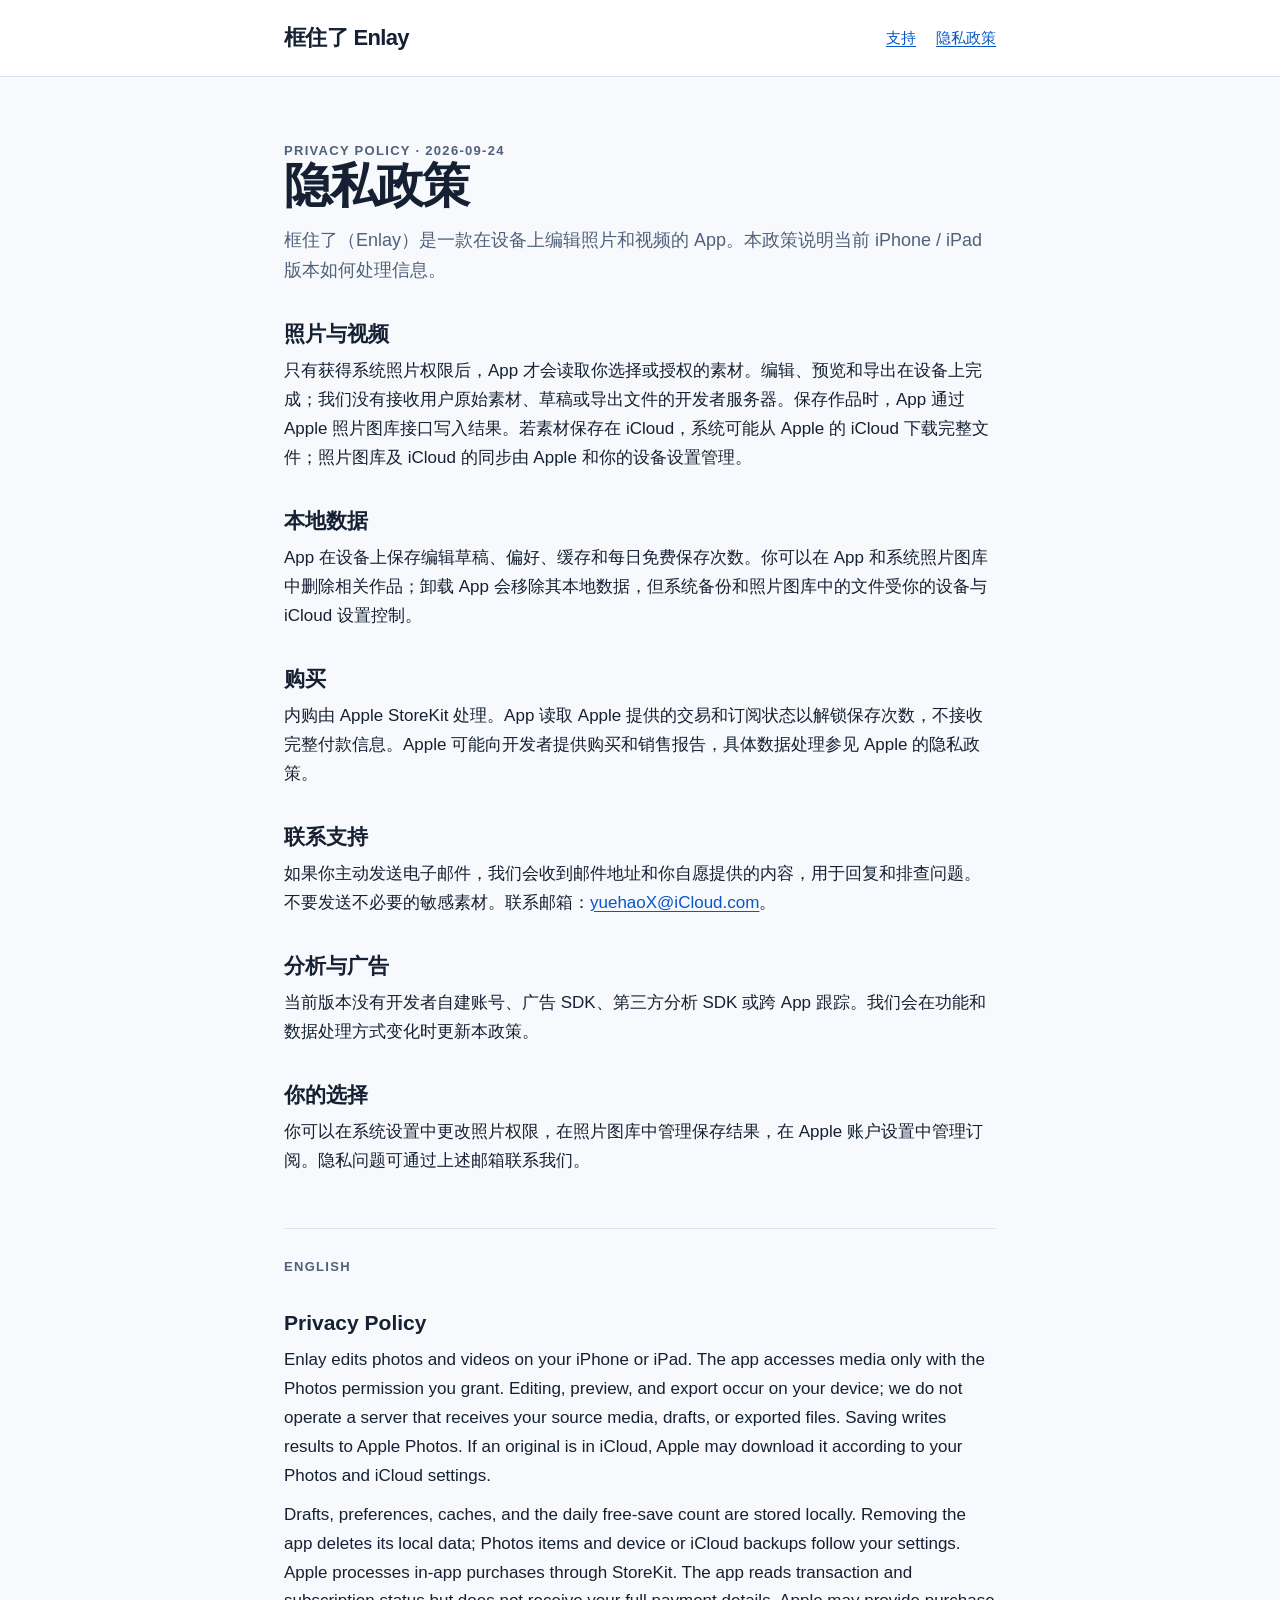
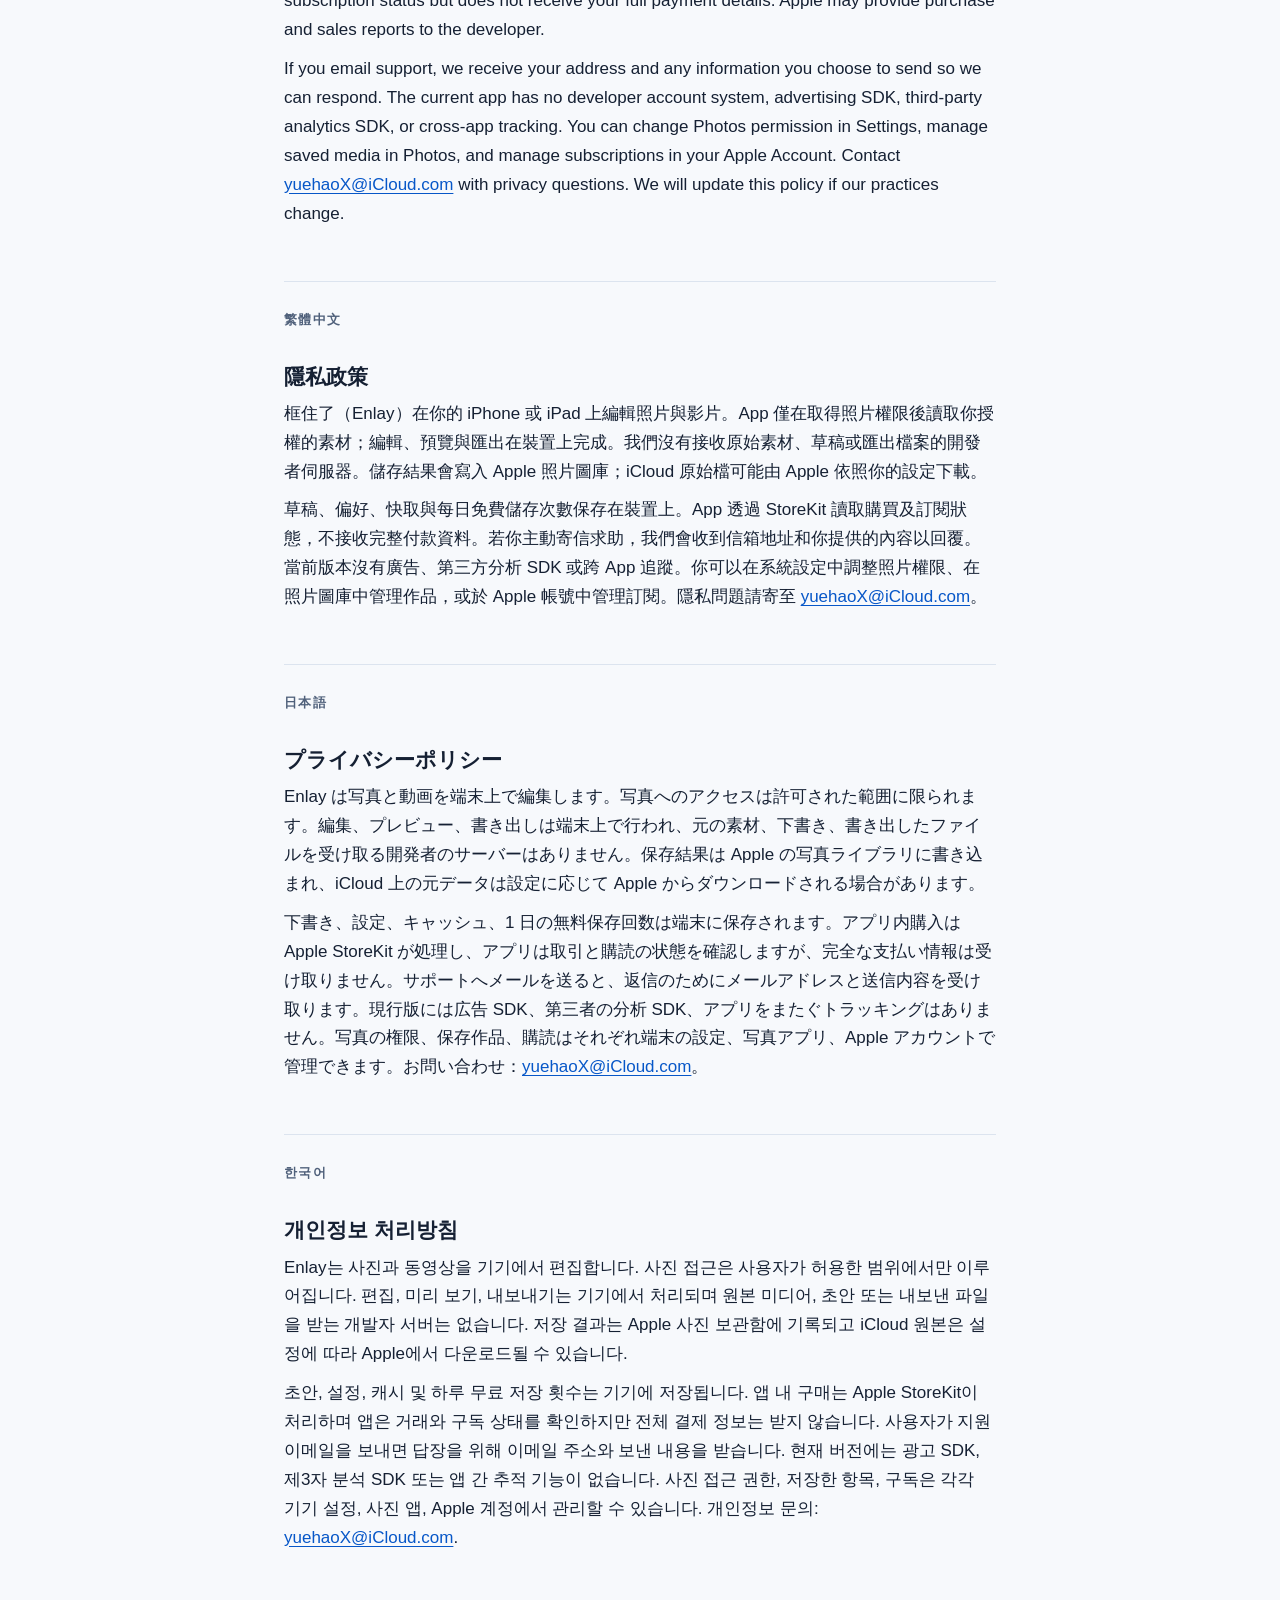
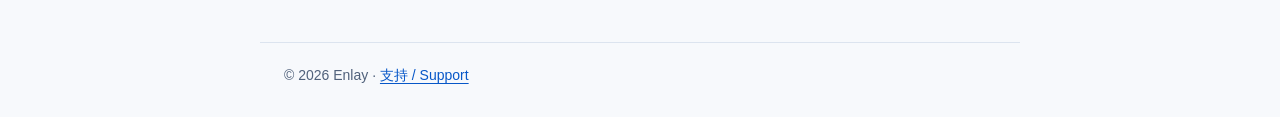
==== privacy.html @ 93c4c193 "Publish Enlay support and privacy pages" ====
<!doctype html>
<html lang="zh-Hans">
<head>
  <meta charset="utf-8">
  <meta name="viewport" content="width=device-width, initial-scale=1">
  <meta name="description" content="框住了 Enlay 隐私政策。">
  <title>隐私政策 · 框住了 Enlay</title>
  <link rel="stylesheet" href="style.css">
</head>
<body>
  <header><div class="bar"><a class="brand" href="./">框住了 <span lang="en">Enlay</span></a><nav aria-label="页面"><a href="./">支持</a><a href="privacy.html">隐私政策</a></nav></div></header>
  <main>
    <span class="eyebrow">Privacy Policy · 2026-09-24</span>
    <h1>隐私政策</h1>
    <p class="intro">框住了（Enlay）是一款在设备上编辑照片和视频的 App。本政策说明当前 iPhone / iPad 版本如何处理信息。</p>
    <h2>照片与视频</h2>
    <p>只有获得系统照片权限后，App 才会读取你选择或授权的素材。编辑、预览和导出在设备上完成；我们没有接收用户原始素材、草稿或导出文件的开发者服务器。保存作品时，App 通过 Apple 照片图库接口写入结果。若素材保存在 iCloud，系统可能从 Apple 的 iCloud 下载完整文件；照片图库及 iCloud 的同步由 Apple 和你的设备设置管理。</p>
    <h2>本地数据</h2>
    <p>App 在设备上保存编辑草稿、偏好、缓存和每日免费保存次数。你可以在 App 和系统照片图库中删除相关作品；卸载 App 会移除其本地数据，但系统备份和照片图库中的文件受你的设备与 iCloud 设置控制。</p>
    <h2>购买</h2>
    <p>内购由 Apple StoreKit 处理。App 读取 Apple 提供的交易和订阅状态以解锁保存次数，不接收完整付款信息。Apple 可能向开发者提供购买和销售报告，具体数据处理参见 Apple 的隐私政策。</p>
    <h2>联系支持</h2>
    <p>如果你主动发送电子邮件，我们会收到邮件地址和你自愿提供的内容，用于回复和排查问题。不要发送不必要的敏感素材。联系邮箱：<a href="mailto:yuehaoX@iCloud.com?subject=Enlay%20Privacy">yuehaoX@iCloud.com</a>。</p>
    <h2>分析与广告</h2>
    <p>当前版本没有开发者自建账号、广告 SDK、第三方分析 SDK 或跨 App 跟踪。我们会在功能和数据处理方式变化时更新本政策。</p>
    <h2>你的选择</h2>
    <p>你可以在系统设置中更改照片权限，在照片图库中管理保存结果，在 Apple 账户设置中管理订阅。隐私问题可通过上述邮箱联系我们。</p>
    <section class="lang" lang="en">
      <span class="eyebrow">English</span><h2>Privacy Policy</h2>
      <p>Enlay edits photos and videos on your iPhone or iPad. The app accesses media only with the Photos permission you grant. Editing, preview, and export occur on your device; we do not operate a server that receives your source media, drafts, or exported files. Saving writes results to Apple Photos. If an original is in iCloud, Apple may download it according to your Photos and iCloud settings.</p>
      <p>Drafts, preferences, caches, and the daily free-save count are stored locally. Removing the app deletes its local data; Photos items and device or iCloud backups follow your settings. Apple processes in-app purchases through StoreKit. The app reads transaction and subscription status but does not receive your full payment details. Apple may provide purchase and sales reports to the developer.</p>
      <p>If you email support, we receive your address and any information you choose to send so we can respond. The current app has no developer account system, advertising SDK, third-party analytics SDK, or cross-app tracking. You can change Photos permission in Settings, manage saved media in Photos, and manage subscriptions in your Apple Account. Contact <a href="mailto:yuehaoX@iCloud.com?subject=Enlay%20Privacy">yuehaoX@iCloud.com</a> with privacy questions. We will update this policy if our practices change.</p>
    </section>
    <section class="lang" lang="zh-Hant">
      <span class="eyebrow">繁體中文</span><h2>隱私政策</h2>
      <p>框住了（Enlay）在你的 iPhone 或 iPad 上編輯照片與影片。App 僅在取得照片權限後讀取你授權的素材；編輯、預覽與匯出在裝置上完成。我們沒有接收原始素材、草稿或匯出檔案的開發者伺服器。儲存結果會寫入 Apple 照片圖庫；iCloud 原始檔可能由 Apple 依照你的設定下載。</p>
      <p>草稿、偏好、快取與每日免費儲存次數保存在裝置上。App 透過 StoreKit 讀取購買及訂閱狀態，不接收完整付款資料。若你主動寄信求助，我們會收到信箱地址和你提供的內容以回覆。當前版本沒有廣告、第三方分析 SDK 或跨 App 追蹤。你可以在系統設定中調整照片權限、在照片圖庫中管理作品，或於 Apple 帳號中管理訂閱。隱私問題請寄至 <a href="mailto:yuehaoX@iCloud.com?subject=Enlay%20Privacy">yuehaoX@iCloud.com</a>。</p>
    </section>
    <section class="lang" lang="ja">
      <span class="eyebrow">日本語</span><h2>プライバシーポリシー</h2>
      <p>Enlay は写真と動画を端末上で編集します。写真へのアクセスは許可された範囲に限られます。編集、プレビュー、書き出しは端末上で行われ、元の素材、下書き、書き出したファイルを受け取る開発者のサーバーはありません。保存結果は Apple の写真ライブラリに書き込まれ、iCloud 上の元データは設定に応じて Apple からダウンロードされる場合があります。</p>
      <p>下書き、設定、キャッシュ、1 日の無料保存回数は端末に保存されます。アプリ内購入は Apple StoreKit が処理し、アプリは取引と購読の状態を確認しますが、完全な支払い情報は受け取りません。サポートへメールを送ると、返信のためにメールアドレスと送信内容を受け取ります。現行版には広告 SDK、第三者の分析 SDK、アプリをまたぐトラッキングはありません。写真の権限、保存作品、購読はそれぞれ端末の設定、写真アプリ、Apple アカウントで管理できます。お問い合わせ：<a href="mailto:yuehaoX@iCloud.com?subject=Enlay%20Privacy">yuehaoX@iCloud.com</a>。</p>
    </section>
    <section class="lang" lang="ko">
      <span class="eyebrow">한국어</span><h2>개인정보 처리방침</h2>
      <p>Enlay는 사진과 동영상을 기기에서 편집합니다. 사진 접근은 사용자가 허용한 범위에서만 이루어집니다. 편집, 미리 보기, 내보내기는 기기에서 처리되며 원본 미디어, 초안 또는 내보낸 파일을 받는 개발자 서버는 없습니다. 저장 결과는 Apple 사진 보관함에 기록되고 iCloud 원본은 설정에 따라 Apple에서 다운로드될 수 있습니다.</p>
      <p>초안, 설정, 캐시 및 하루 무료 저장 횟수는 기기에 저장됩니다. 앱 내 구매는 Apple StoreKit이 처리하며 앱은 거래와 구독 상태를 확인하지만 전체 결제 정보는 받지 않습니다. 사용자가 지원 이메일을 보내면 답장을 위해 이메일 주소와 보낸 내용을 받습니다. 현재 버전에는 광고 SDK, 제3자 분석 SDK 또는 앱 간 추적 기능이 없습니다. 사진 접근 권한, 저장한 항목, 구독은 각각 기기 설정, 사진 앱, Apple 계정에서 관리할 수 있습니다. 개인정보 문의: <a href="mailto:yuehaoX@iCloud.com?subject=Enlay%20Privacy">yuehaoX@iCloud.com</a>.</p>
    </section>
  </main>
  <footer>© 2026 Enlay · <a href="./">支持 / Support</a></footer>
</body>
</html>
---- style.css ----
:root {
  color-scheme: light dark;
  font-family: -apple-system, BlinkMacSystemFont, "Segoe UI", sans-serif;
  background: #f7f9fc;
  color: #152033;
}

* { box-sizing: border-box; }
body { margin: 0; }
a { color: #0757c8; text-underline-offset: 3px; }
a:focus-visible { outline: 3px solid #087aff; outline-offset: 4px; border-radius: 4px; }
header { border-bottom: 1px solid #dce4ef; background: #fff; }
.bar, main, footer { max-width: 760px; margin: 0 auto; padding-left: 24px; padding-right: 24px; }
.bar { min-height: 76px; display: flex; align-items: center; justify-content: space-between; gap: 24px; }
.brand { font-weight: 750; font-size: 22px; letter-spacing: -.03em; color: inherit; text-decoration: none; }
nav { display: flex; gap: 20px; font-size: 15px; }
main { padding-top: 64px; padding-bottom: 80px; }
h1 { margin: 0 0 12px; font-size: clamp(32px, 6vw, 48px); line-height: 1.12; letter-spacing: -.04em; }
h2 { font-size: 21px; line-height: 1.3; margin: 34px 0 10px; }
p, li { font-size: 17px; line-height: 1.7; }
p { margin: 10px 0; }
ul { padding-left: 24px; }
.intro { color: #50617b; font-size: 18px; }
.card { padding: 24px; margin: 30px 0; background: #fff; border: 1px solid #dce4ef; border-radius: 20px; }
.card strong { display: block; font-size: 18px; margin-bottom: 6px; }
.lang { border-top: 1px solid #dce4ef; margin-top: 52px; padding-top: 28px; }
.eyebrow { text-transform: uppercase; letter-spacing: .1em; color: #50617b; font-size: 13px; font-weight: 700; }
footer { padding-top: 24px; padding-bottom: 32px; border-top: 1px solid #dce4ef; color: #50617b; font-size: 14px; }
@media (prefers-color-scheme: dark) {
  :root { background: #080d16; color: #edf3ff; }
  header, .card { background: #101a2a; border-color: #29384e; }
  header, .lang, footer { border-color: #29384e; }
  a { color: #8abaff; }
  .intro, .eyebrow, footer { color: #a8b9d0; }
}
@media (max-width: 520px) {
  .bar { min-height: 68px; }
  nav { gap: 14px; }
  main { padding-top: 42px; }
  .card { padding: 20px; }
}
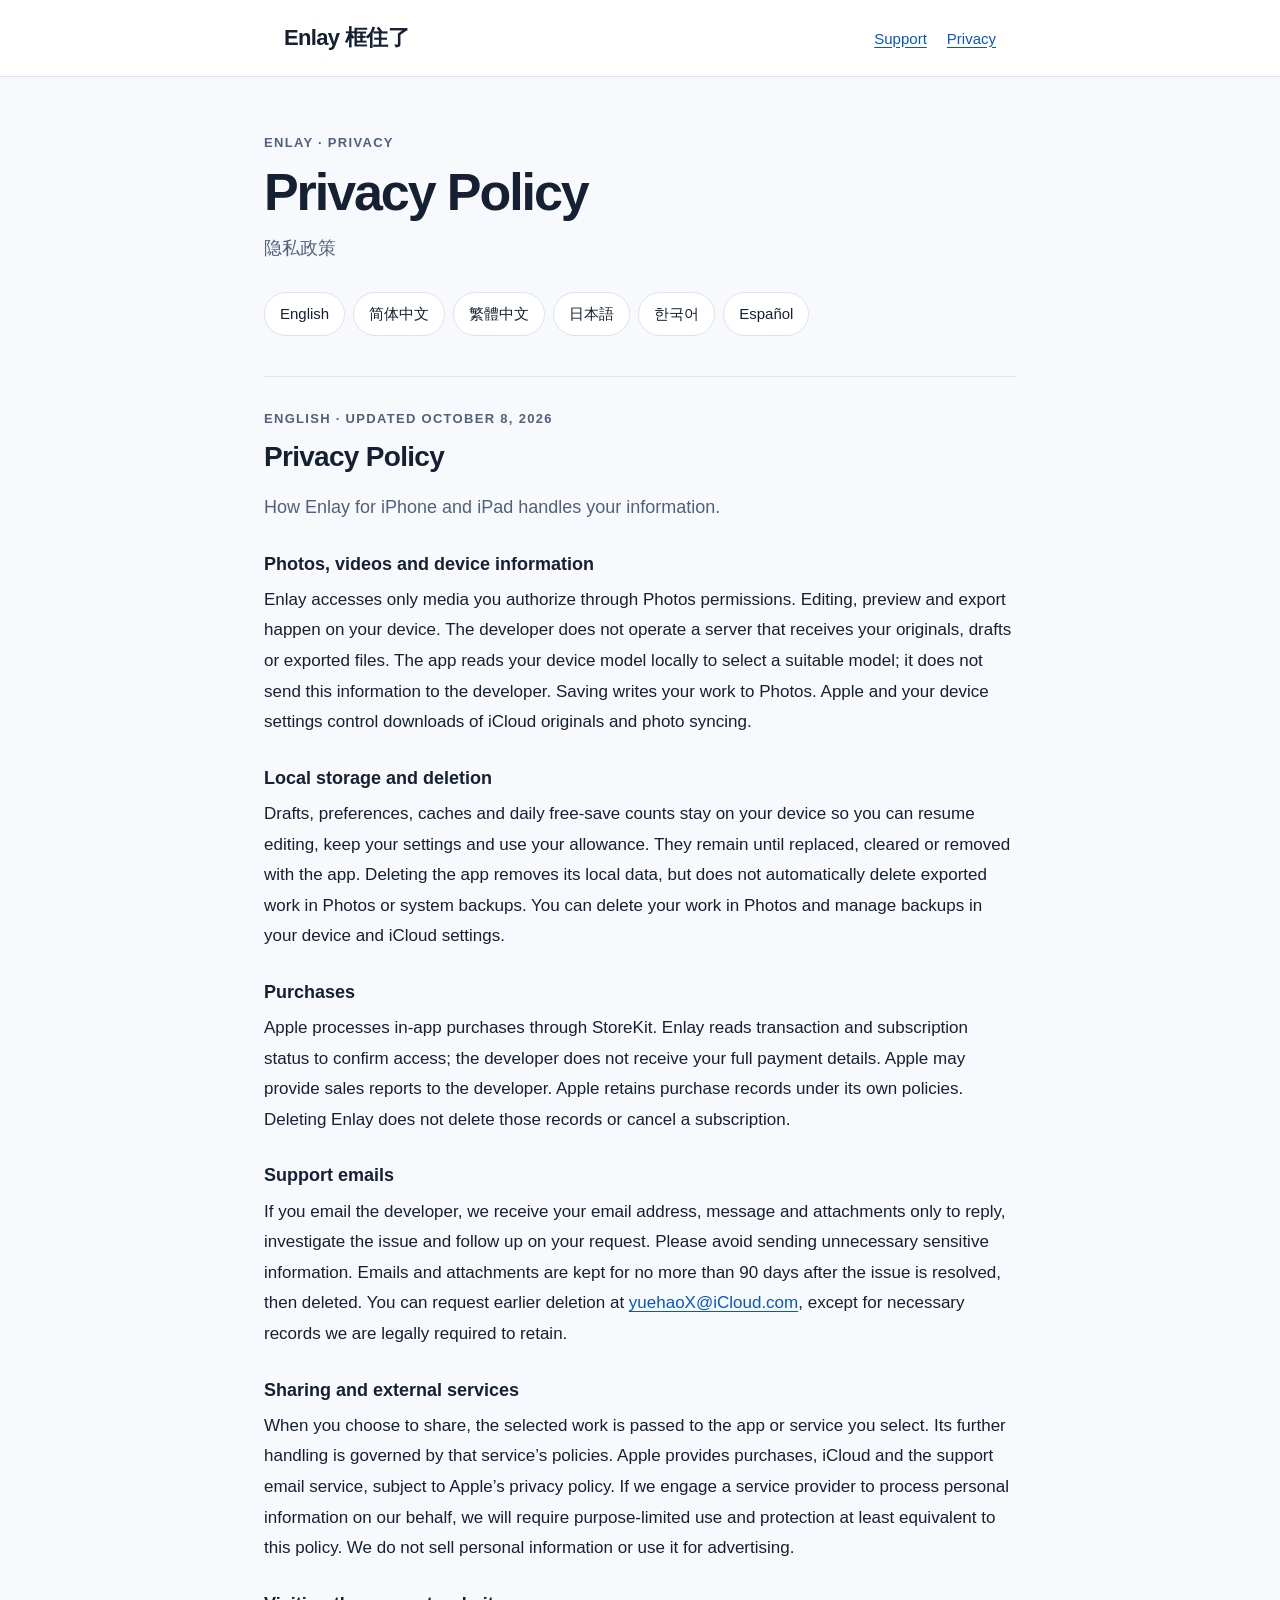
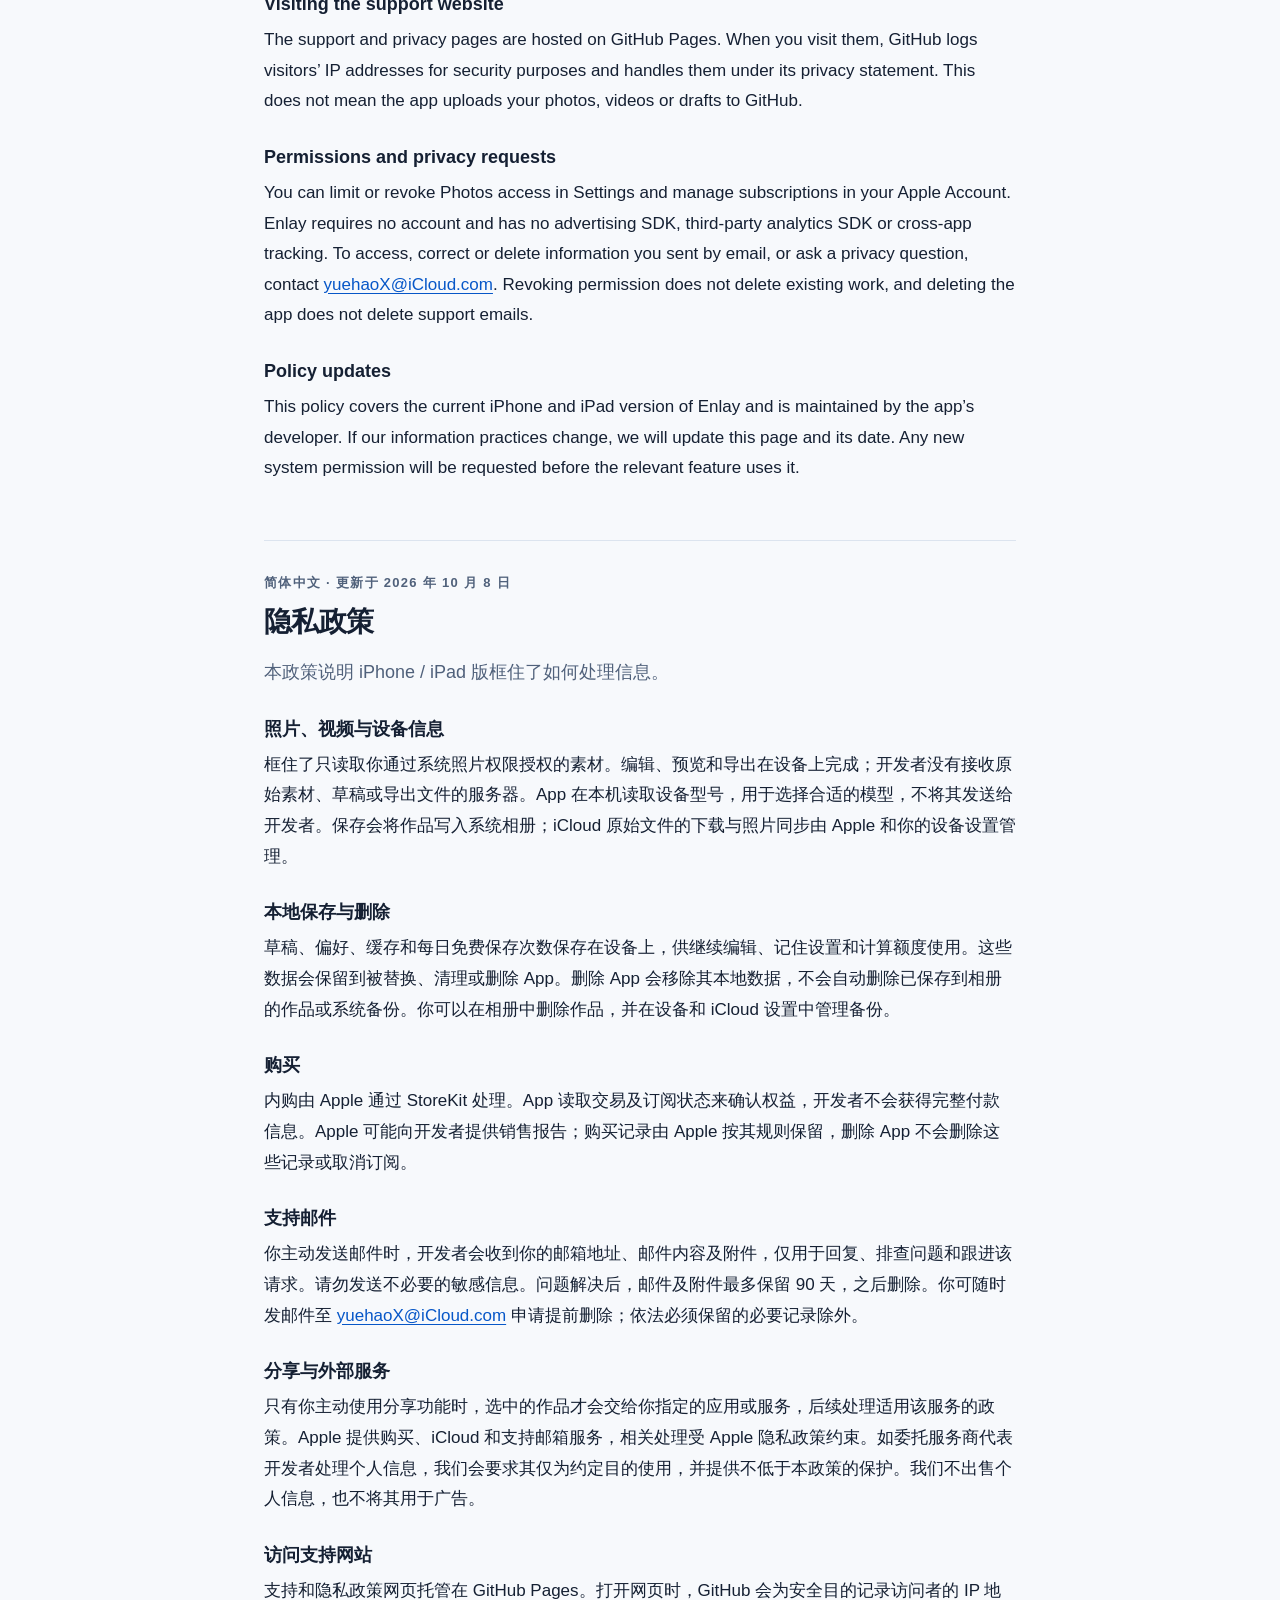
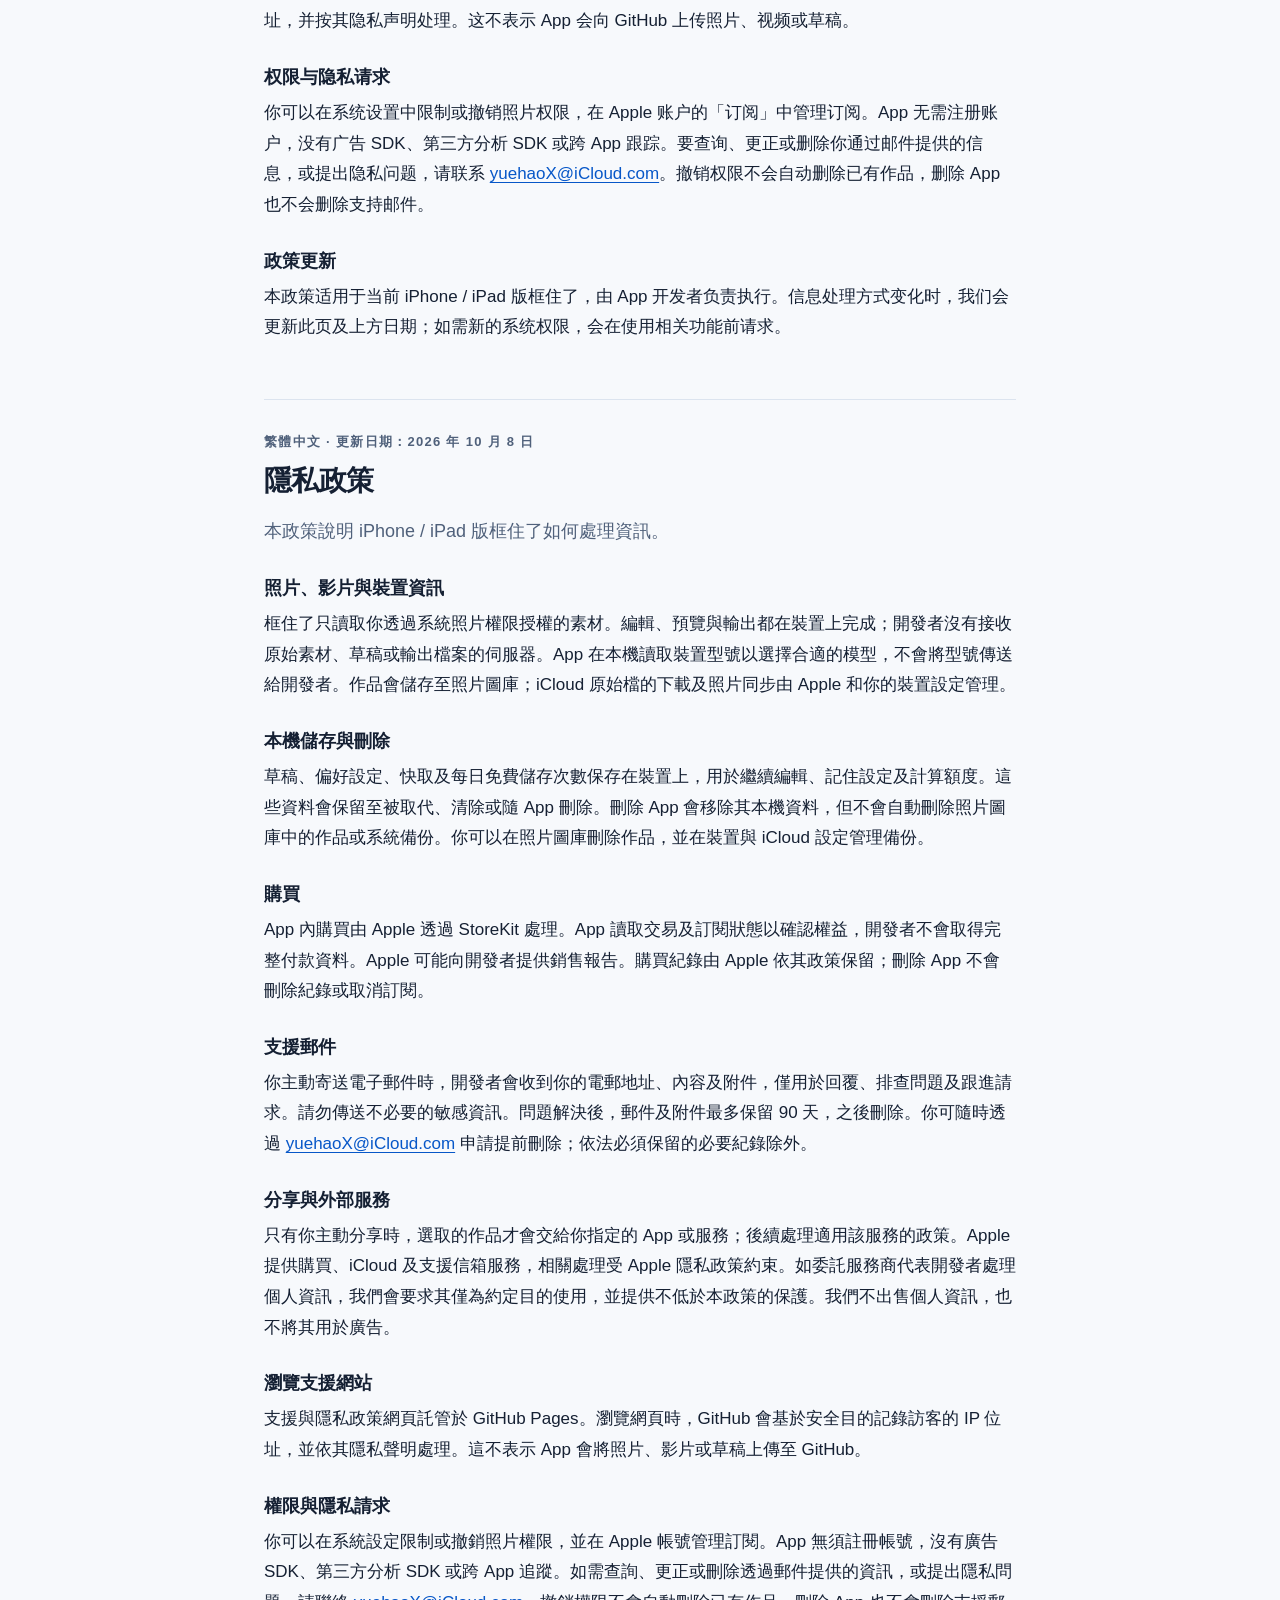
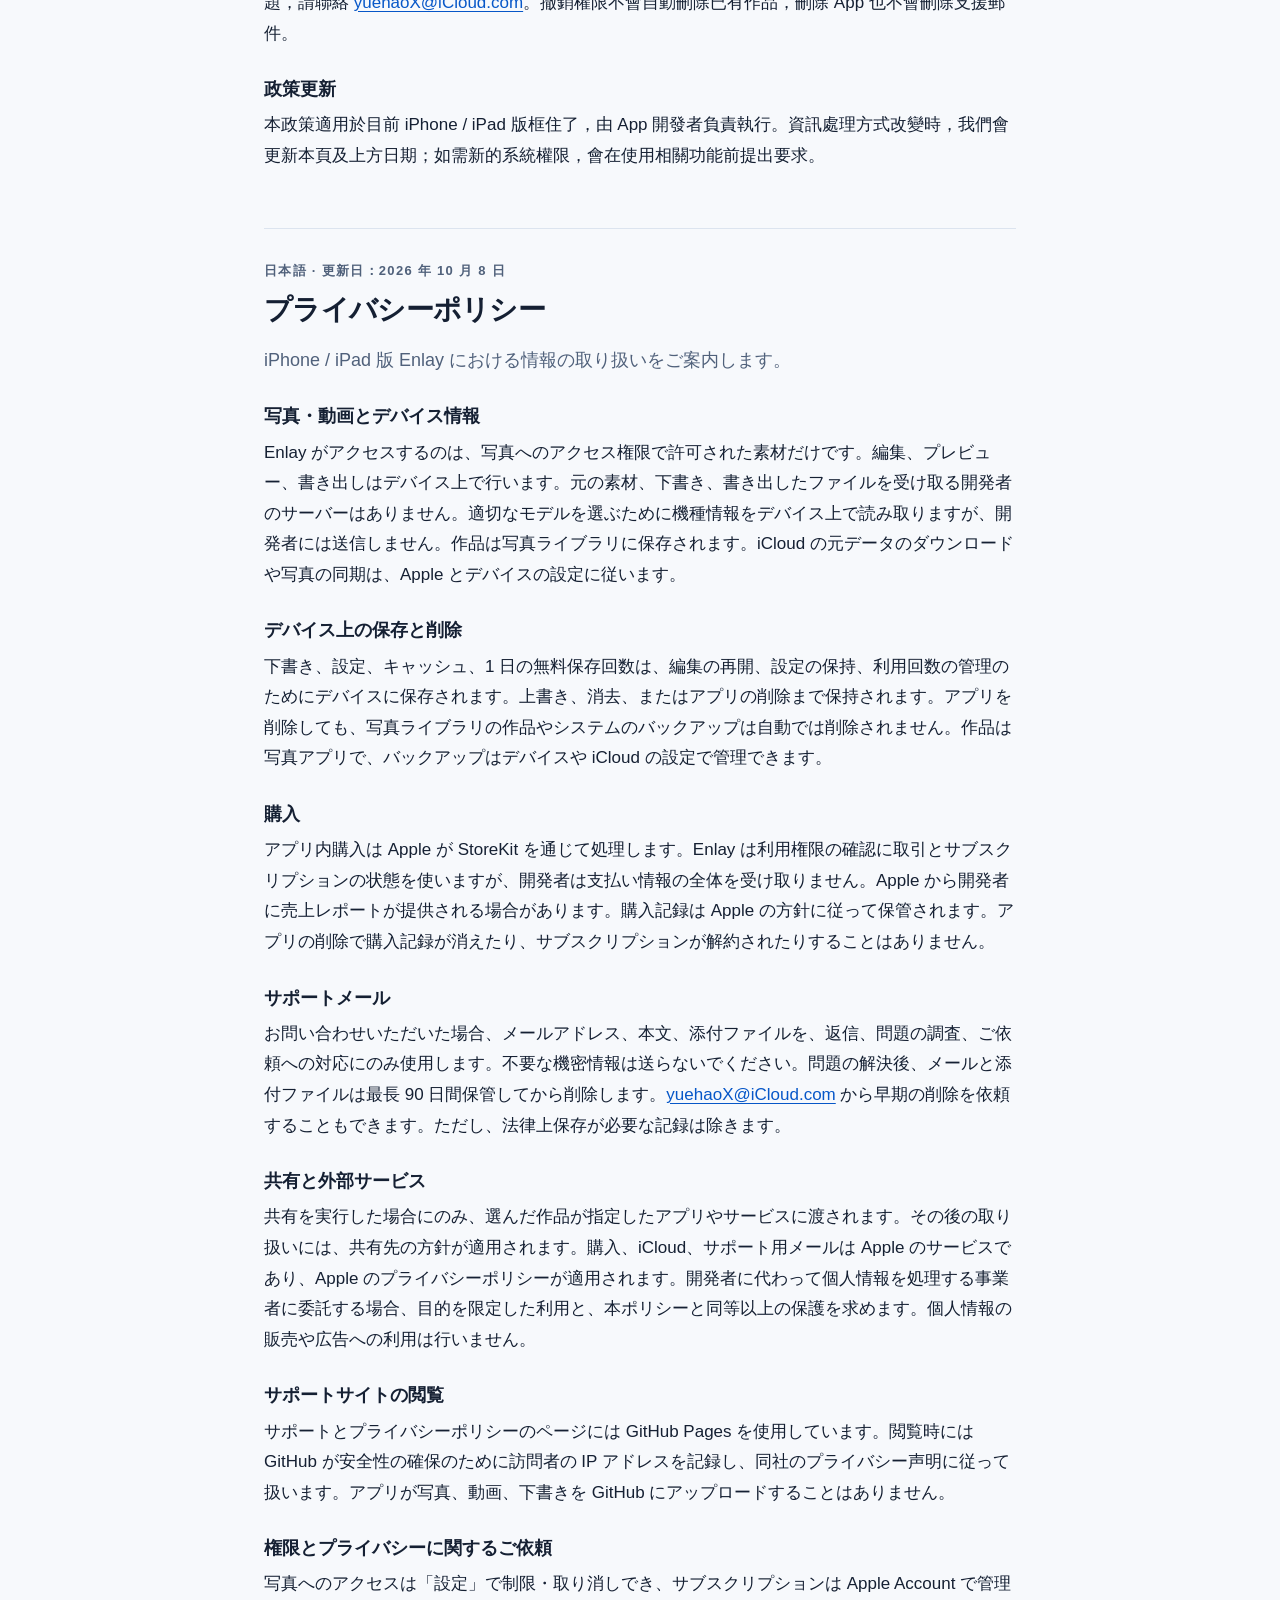
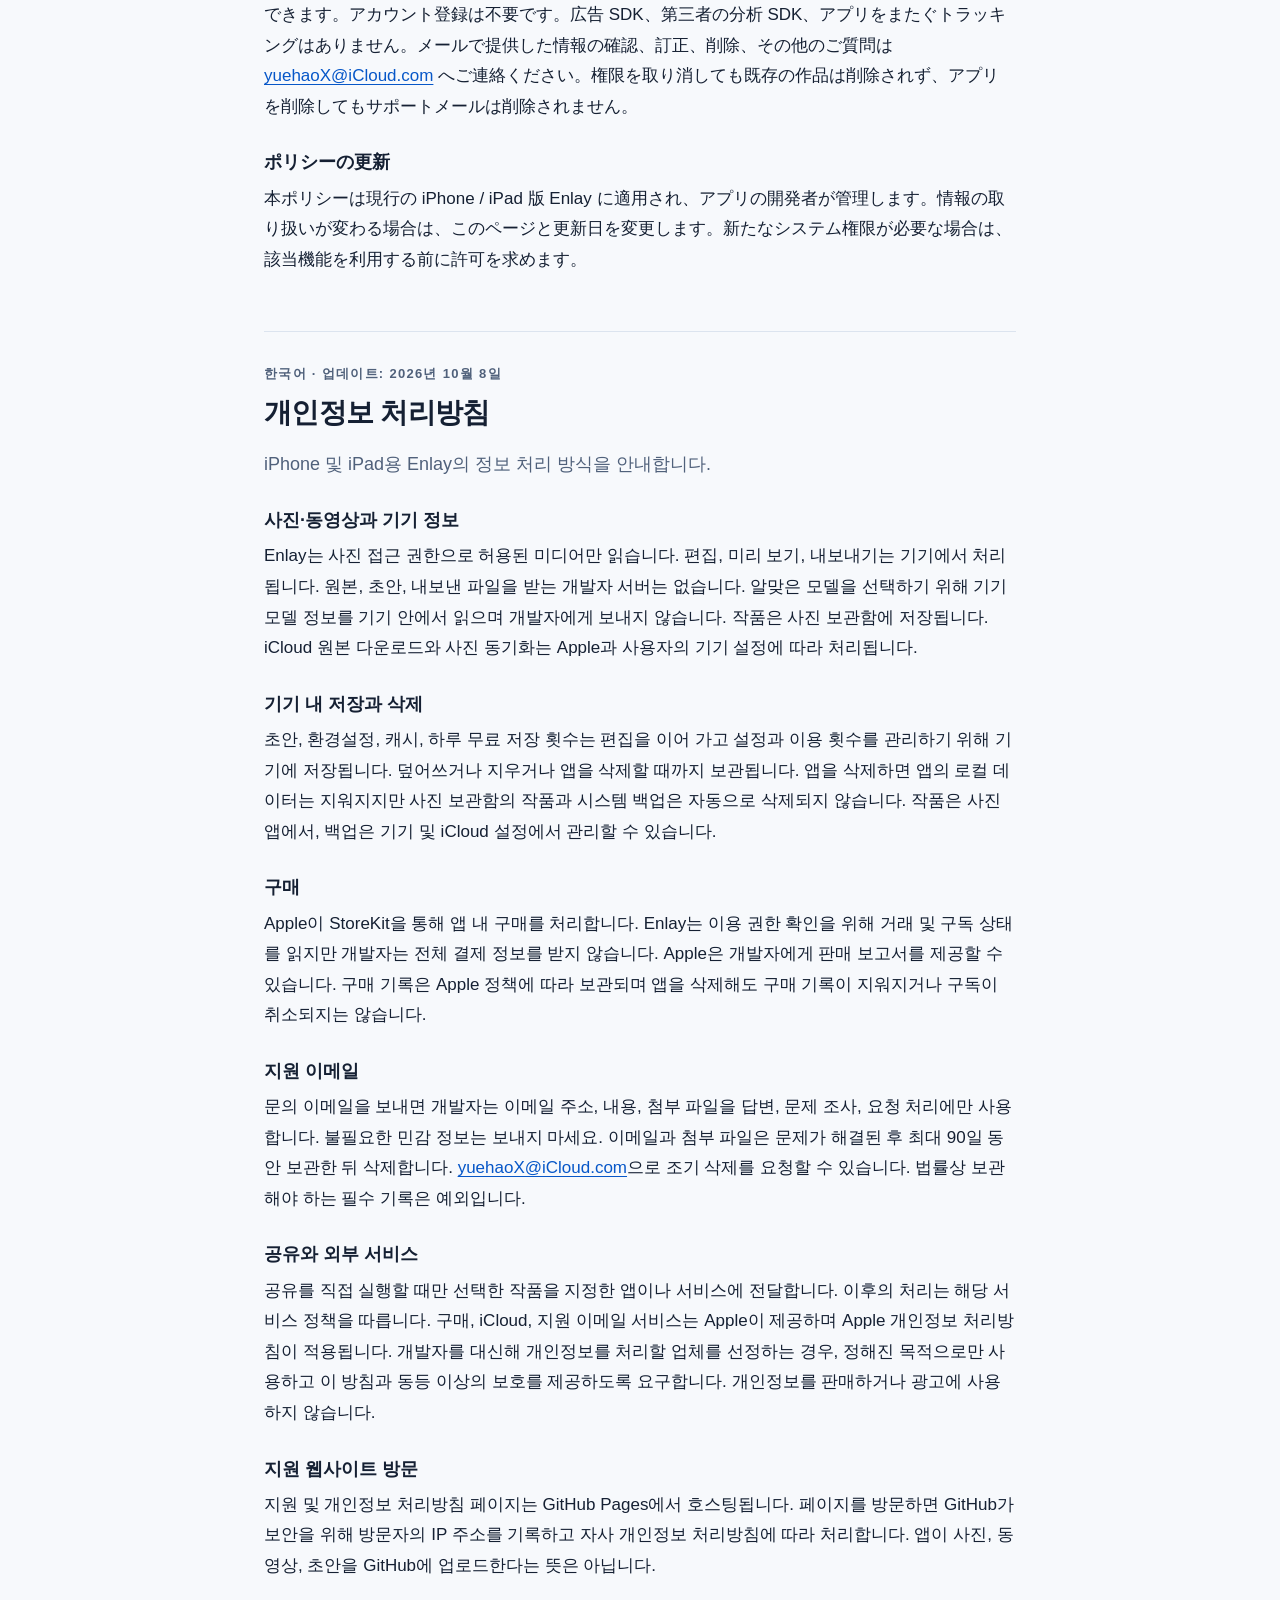
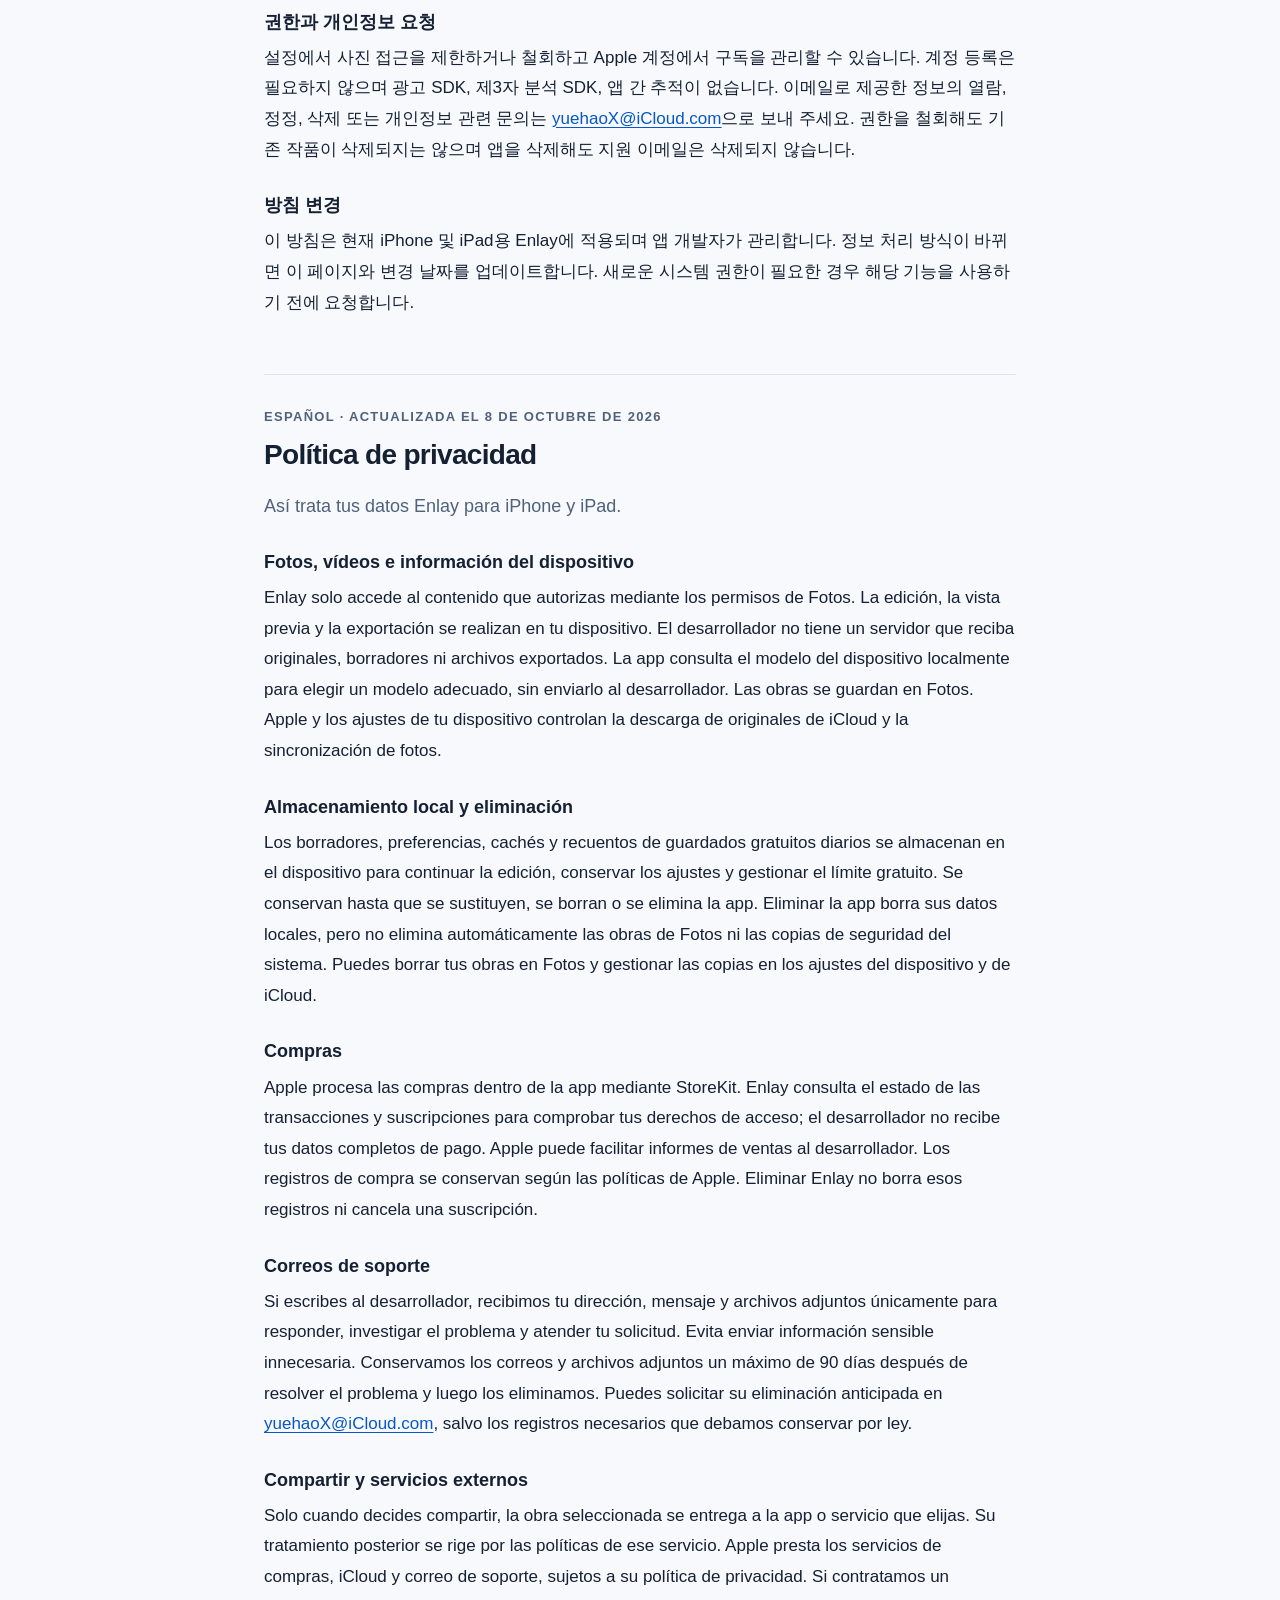
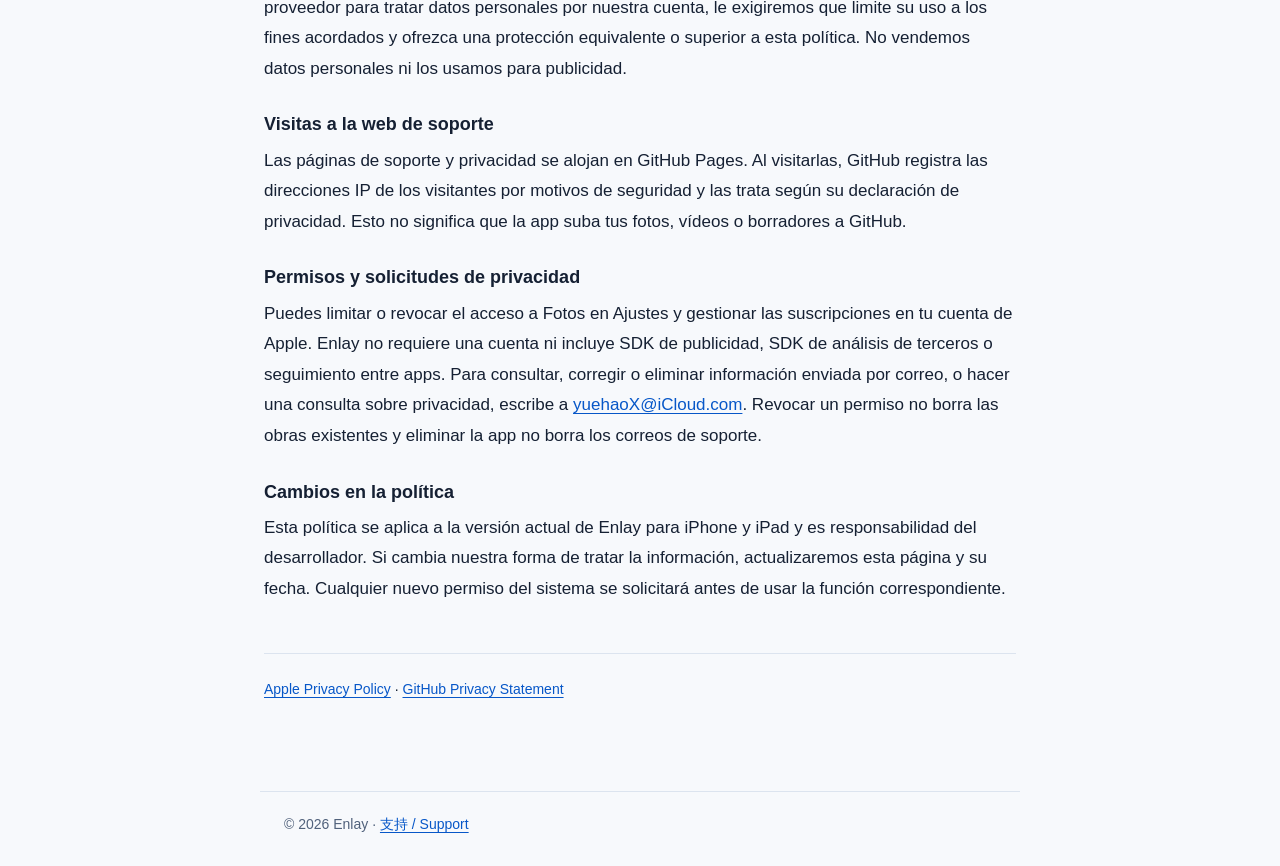
==== commit 399f3cb6: "Update complete multilingual privacy policy and English-first layout" ====
--- a/privacy.html
+++ b/privacy.html
@@ -1,51 +1,163 @@
 <!doctype html>
-<html lang="zh-Hans">
+<html lang="en">
 <head>
   <meta charset="utf-8">
   <meta name="viewport" content="width=device-width, initial-scale=1">
-  <meta name="description" content="框住了 Enlay 隐私政策。">
-  <title>隐私政策 · 框住了 Enlay</title>
+  <meta name="description" content="框住了 Enlay 隐私政策 / Privacy Policy">
+  <title>Privacy Policy · Enlay</title>
   <link rel="stylesheet" href="style.css">
+  <style>
+    section[id]{scroll-margin-top:28px}
+    main{max-width:800px;padding-top:56px}
+    h1{margin-top:12px;font-size:clamp(36px,7vw,52px)}
+    .policy-subtitle{margin:12px 0 28px;color:#50617b;font-size:18px}
+    .policy-languages{display:flex;flex-wrap:wrap;gap:8px;margin:28px 0 40px}
+    .policy-languages a{display:inline-flex;align-items:center;min-height:44px;padding:9px 15px;border:1px solid #dce4ef;border-radius:999px;text-decoration:none;background:#fff;color:inherit;line-height:1.3}
+    .policy-languages a:hover{border-color:#0757c8}
+    .lang{margin-top:56px;padding-top:32px}
+    .lang:first-of-type{margin-top:0}
+    .lang h2{font-size:28px;margin:12px 0 16px;letter-spacing:-.025em}
+    .lang h3{font-size:18px;line-height:1.4;margin:28px 0 8px;font-weight:650}
+    .lang p{line-height:1.8;margin:8px 0;overflow-wrap:anywhere}
+    .policy-references{border-top:1px solid #dce4ef;padding-top:24px;margin-top:48px;font-size:14px}
+    @media(prefers-color-scheme:dark){.policy-subtitle{color:#a8b9d0}.policy-languages a{background:#101a2a;border-color:#29384e}.policy-references{border-color:#29384e}}
+    @media(max-width:520px){main{padding-top:36px}.bar{gap:16px}.policy-languages{gap:8px}.policy-languages a{padding:9px 12px}.lang h2{font-size:25px}}
+  </style>
 </head>
 <body>
-  <header><div class="bar"><a class="brand" href="./">框住了 <span lang="en">Enlay</span></a><nav aria-label="页面"><a href="./">支持</a><a href="privacy.html">隐私政策</a></nav></div></header>
+  <header><div class="bar"><a class="brand" href="./">Enlay <span lang="zh-Hans">框住了</span></a><nav aria-label="Pages"><a href="./">Support</a><a href="privacy.html" aria-current="page">Privacy</a></nav></div></header>
   <main>
-    <span class="eyebrow">Privacy Policy · 2026-09-24</span>
-    <h1>隐私政策</h1>
-    <p class="intro">框住了（Enlay）是一款在设备上编辑照片和视频的 App。本政策说明当前 iPhone / iPad 版本如何处理信息。</p>
-    <h2>照片与视频</h2>
-    <p>只有获得系统照片权限后，App 才会读取你选择或授权的素材。编辑、预览和导出在设备上完成；我们没有接收用户原始素材、草稿或导出文件的开发者服务器。保存作品时，App 通过 Apple 照片图库接口写入结果。若素材保存在 iCloud，系统可能从 Apple 的 iCloud 下载完整文件；照片图库及 iCloud 的同步由 Apple 和你的设备设置管理。</p>
-    <h2>本地数据</h2>
-    <p>App 在设备上保存编辑草稿、偏好、缓存和每日免费保存次数。你可以在 App 和系统照片图库中删除相关作品；卸载 App 会移除其本地数据，但系统备份和照片图库中的文件受你的设备与 iCloud 设置控制。</p>
-    <h2>购买</h2>
-    <p>内购由 Apple StoreKit 处理。App 读取 Apple 提供的交易和订阅状态以解锁保存次数，不接收完整付款信息。Apple 可能向开发者提供购买和销售报告，具体数据处理参见 Apple 的隐私政策。</p>
-    <h2>联系支持</h2>
-    <p>如果你主动发送电子邮件，我们会收到邮件地址和你自愿提供的内容，用于回复和排查问题。不要发送不必要的敏感素材。联系邮箱：<a href="mailto:yuehaoX@iCloud.com?subject=Enlay%20Privacy">yuehaoX@iCloud.com</a>。</p>
-    <h2>分析与广告</h2>
-    <p>当前版本没有开发者自建账号、广告 SDK、第三方分析 SDK 或跨 App 跟踪。我们会在功能和数据处理方式变化时更新本政策。</p>
-    <h2>你的选择</h2>
-    <p>你可以在系统设置中更改照片权限，在照片图库中管理保存结果，在 Apple 账户设置中管理订阅。隐私问题可通过上述邮箱联系我们。</p>
-    <section class="lang" lang="en">
-      <span class="eyebrow">English</span><h2>Privacy Policy</h2>
-      <p>Enlay edits photos and videos on your iPhone or iPad. The app accesses media only with the Photos permission you grant. Editing, preview, and export occur on your device; we do not operate a server that receives your source media, drafts, or exported files. Saving writes results to Apple Photos. If an original is in iCloud, Apple may download it according to your Photos and iCloud settings.</p>
-      <p>Drafts, preferences, caches, and the daily free-save count are stored locally. Removing the app deletes its local data; Photos items and device or iCloud backups follow your settings. Apple processes in-app purchases through StoreKit. The app reads transaction and subscription status but does not receive your full payment details. Apple may provide purchase and sales reports to the developer.</p>
-      <p>If you email support, we receive your address and any information you choose to send so we can respond. The current app has no developer account system, advertising SDK, third-party analytics SDK, or cross-app tracking. You can change Photos permission in Settings, manage saved media in Photos, and manage subscriptions in your Apple Account. Contact <a href="mailto:yuehaoX@iCloud.com?subject=Enlay%20Privacy">yuehaoX@iCloud.com</a> with privacy questions. We will update this policy if our practices change.</p>
+    <span class="eyebrow">Enlay · Privacy</span>
+    <h1>Privacy Policy</h1>
+    <p class="policy-subtitle" lang="zh-Hans">隐私政策</p>
+    <nav class="policy-languages" aria-label="Language"><a href="#en" lang="en">English</a><a href="#zh-Hans" lang="zh-Hans">简体中文</a><a href="#zh-Hant" lang="zh-Hant">繁體中文</a><a href="#ja" lang="ja">日本語</a><a href="#ko" lang="ko">한국어</a><a href="#es" lang="es">Español</a></nav>
+    <section class="lang" id="en" lang="en">
+      <span class="eyebrow">English · Updated October 8, 2026</span>
+      <h2>Privacy Policy</h2>
+      <p class="intro">How Enlay for iPhone and iPad handles your information.</p>
+      <h3>Photos, videos and device information</h3>
+      <p>Enlay accesses only media you authorize through Photos permissions. Editing, preview and export happen on your device. The developer does not operate a server that receives your originals, drafts or exported files. The app reads your device model locally to select a suitable model; it does not send this information to the developer. Saving writes your work to Photos. Apple and your device settings control downloads of iCloud originals and photo syncing.</p>
+      <h3>Local storage and deletion</h3>
+      <p>Drafts, preferences, caches and daily free-save counts stay on your device so you can resume editing, keep your settings and use your allowance. They remain until replaced, cleared or removed with the app. Deleting the app removes its local data, but does not automatically delete exported work in Photos or system backups. You can delete your work in Photos and manage backups in your device and iCloud settings.</p>
+      <h3>Purchases</h3>
+      <p>Apple processes in-app purchases through StoreKit. Enlay reads transaction and subscription status to confirm access; the developer does not receive your full payment details. Apple may provide sales reports to the developer. Apple retains purchase records under its own policies. Deleting Enlay does not delete those records or cancel a subscription.</p>
+      <h3>Support emails</h3>
+      <p>If you email the developer, we receive your email address, message and attachments only to reply, investigate the issue and follow up on your request. Please avoid sending unnecessary sensitive information. Emails and attachments are kept for no more than 90 days after the issue is resolved, then deleted. You can request earlier deletion at <a href="mailto:yuehaoX@iCloud.com?subject=Enlay%20Privacy">yuehaoX@iCloud.com</a>, except for necessary records we are legally required to retain.</p>
+      <h3>Sharing and external services</h3>
+      <p>When you choose to share, the selected work is passed to the app or service you select. Its further handling is governed by that service’s policies. Apple provides purchases, iCloud and the support email service, subject to Apple’s privacy policy. If we engage a service provider to process personal information on our behalf, we will require purpose-limited use and protection at least equivalent to this policy. We do not sell personal information or use it for advertising.</p>
+      <h3>Visiting the support website</h3>
+      <p>The support and privacy pages are hosted on GitHub Pages. When you visit them, GitHub logs visitors’ IP addresses for security purposes and handles them under its privacy statement. This does not mean the app uploads your photos, videos or drafts to GitHub.</p>
+      <h3>Permissions and privacy requests</h3>
+      <p>You can limit or revoke Photos access in Settings and manage subscriptions in your Apple Account. Enlay requires no account and has no advertising SDK, third-party analytics SDK or cross-app tracking. To access, correct or delete information you sent by email, or ask a privacy question, contact <a href="mailto:yuehaoX@iCloud.com?subject=Enlay%20Privacy">yuehaoX@iCloud.com</a>. Revoking permission does not delete existing work, and deleting the app does not delete support emails.</p>
+      <h3>Policy updates</h3>
+      <p>This policy covers the current iPhone and iPad version of Enlay and is maintained by the app’s developer. If our information practices change, we will update this page and its date. Any new system permission will be requested before the relevant feature uses it.</p>
     </section>
-    <section class="lang" lang="zh-Hant">
-      <span class="eyebrow">繁體中文</span><h2>隱私政策</h2>
-      <p>框住了（Enlay）在你的 iPhone 或 iPad 上編輯照片與影片。App 僅在取得照片權限後讀取你授權的素材；編輯、預覽與匯出在裝置上完成。我們沒有接收原始素材、草稿或匯出檔案的開發者伺服器。儲存結果會寫入 Apple 照片圖庫；iCloud 原始檔可能由 Apple 依照你的設定下載。</p>
-      <p>草稿、偏好、快取與每日免費儲存次數保存在裝置上。App 透過 StoreKit 讀取購買及訂閱狀態，不接收完整付款資料。若你主動寄信求助，我們會收到信箱地址和你提供的內容以回覆。當前版本沒有廣告、第三方分析 SDK 或跨 App 追蹤。你可以在系統設定中調整照片權限、在照片圖庫中管理作品，或於 Apple 帳號中管理訂閱。隱私問題請寄至 <a href="mailto:yuehaoX@iCloud.com?subject=Enlay%20Privacy">yuehaoX@iCloud.com</a>。</p>
+    <section class="lang" id="zh-Hans" lang="zh-Hans">
+      <span class="eyebrow">简体中文 · 更新于 2026 年 10 月 8 日</span>
+      <h2>隐私政策</h2>
+      <p class="intro">本政策说明 iPhone / iPad 版框住了如何处理信息。</p>
+      <h3>照片、视频与设备信息</h3>
+      <p>框住了只读取你通过系统照片权限授权的素材。编辑、预览和导出在设备上完成；开发者没有接收原始素材、草稿或导出文件的服务器。App 在本机读取设备型号，用于选择合适的模型，不将其发送给开发者。保存会将作品写入系统相册；iCloud 原始文件的下载与照片同步由 Apple 和你的设备设置管理。</p>
+      <h3>本地保存与删除</h3>
+      <p>草稿、偏好、缓存和每日免费保存次数保存在设备上，供继续编辑、记住设置和计算额度使用。这些数据会保留到被替换、清理或删除 App。删除 App 会移除其本地数据，不会自动删除已保存到相册的作品或系统备份。你可以在相册中删除作品，并在设备和 iCloud 设置中管理备份。</p>
+      <h3>购买</h3>
+      <p>内购由 Apple 通过 StoreKit 处理。App 读取交易及订阅状态来确认权益，开发者不会获得完整付款信息。Apple 可能向开发者提供销售报告；购买记录由 Apple 按其规则保留，删除 App 不会删除这些记录或取消订阅。</p>
+      <h3>支持邮件</h3>
+      <p>你主动发送邮件时，开发者会收到你的邮箱地址、邮件内容及附件，仅用于回复、排查问题和跟进该请求。请勿发送不必要的敏感信息。问题解决后，邮件及附件最多保留 90 天，之后删除。你可随时发邮件至 <a href="mailto:yuehaoX@iCloud.com?subject=Enlay%20Privacy">yuehaoX@iCloud.com</a> 申请提前删除；依法必须保留的必要记录除外。</p>
+      <h3>分享与外部服务</h3>
+      <p>只有你主动使用分享功能时，选中的作品才会交给你指定的应用或服务，后续处理适用该服务的政策。Apple 提供购买、iCloud 和支持邮箱服务，相关处理受 Apple 隐私政策约束。如委托服务商代表开发者处理个人信息，我们会要求其仅为约定目的使用，并提供不低于本政策的保护。我们不出售个人信息，也不将其用于广告。</p>
+      <h3>访问支持网站</h3>
+      <p>支持和隐私政策网页托管在 GitHub Pages。打开网页时，GitHub 会为安全目的记录访问者的 IP 地址，并按其隐私声明处理。这不表示 App 会向 GitHub 上传照片、视频或草稿。</p>
+      <h3>权限与隐私请求</h3>
+      <p>你可以在系统设置中限制或撤销照片权限，在 Apple 账户的「订阅」中管理订阅。App 无需注册账户，没有广告 SDK、第三方分析 SDK 或跨 App 跟踪。要查询、更正或删除你通过邮件提供的信息，或提出隐私问题，请联系 <a href="mailto:yuehaoX@iCloud.com?subject=Enlay%20Privacy">yuehaoX@iCloud.com</a>。撤销权限不会自动删除已有作品，删除 App 也不会删除支持邮件。</p>
+      <h3>政策更新</h3>
+      <p>本政策适用于当前 iPhone / iPad 版框住了，由 App 开发者负责执行。信息处理方式变化时，我们会更新此页及上方日期；如需新的系统权限，会在使用相关功能前请求。</p>
     </section>
-    <section class="lang" lang="ja">
-      <span class="eyebrow">日本語</span><h2>プライバシーポリシー</h2>
-      <p>Enlay は写真と動画を端末上で編集します。写真へのアクセスは許可された範囲に限られます。編集、プレビュー、書き出しは端末上で行われ、元の素材、下書き、書き出したファイルを受け取る開発者のサーバーはありません。保存結果は Apple の写真ライブラリに書き込まれ、iCloud 上の元データは設定に応じて Apple からダウンロードされる場合があります。</p>
-      <p>下書き、設定、キャッシュ、1 日の無料保存回数は端末に保存されます。アプリ内購入は Apple StoreKit が処理し、アプリは取引と購読の状態を確認しますが、完全な支払い情報は受け取りません。サポートへメールを送ると、返信のためにメールアドレスと送信内容を受け取ります。現行版には広告 SDK、第三者の分析 SDK、アプリをまたぐトラッキングはありません。写真の権限、保存作品、購読はそれぞれ端末の設定、写真アプリ、Apple アカウントで管理できます。お問い合わせ：<a href="mailto:yuehaoX@iCloud.com?subject=Enlay%20Privacy">yuehaoX@iCloud.com</a>。</p>
+    <section class="lang" id="zh-Hant" lang="zh-Hant">
+      <span class="eyebrow">繁體中文 · 更新日期：2026 年 10 月 8 日</span>
+      <h2>隱私政策</h2>
+      <p class="intro">本政策說明 iPhone / iPad 版框住了如何處理資訊。</p>
+      <h3>照片、影片與裝置資訊</h3>
+      <p>框住了只讀取你透過系統照片權限授權的素材。編輯、預覽與輸出都在裝置上完成；開發者沒有接收原始素材、草稿或輸出檔案的伺服器。App 在本機讀取裝置型號以選擇合適的模型，不會將型號傳送給開發者。作品會儲存至照片圖庫；iCloud 原始檔的下載及照片同步由 Apple 和你的裝置設定管理。</p>
+      <h3>本機儲存與刪除</h3>
+      <p>草稿、偏好設定、快取及每日免費儲存次數保存在裝置上，用於繼續編輯、記住設定及計算額度。這些資料會保留至被取代、清除或隨 App 刪除。刪除 App 會移除其本機資料，但不會自動刪除照片圖庫中的作品或系統備份。你可以在照片圖庫刪除作品，並在裝置與 iCloud 設定管理備份。</p>
+      <h3>購買</h3>
+      <p>App 內購買由 Apple 透過 StoreKit 處理。App 讀取交易及訂閱狀態以確認權益，開發者不會取得完整付款資料。Apple 可能向開發者提供銷售報告。購買紀錄由 Apple 依其政策保留；刪除 App 不會刪除紀錄或取消訂閱。</p>
+      <h3>支援郵件</h3>
+      <p>你主動寄送電子郵件時，開發者會收到你的電郵地址、內容及附件，僅用於回覆、排查問題及跟進請求。請勿傳送不必要的敏感資訊。問題解決後，郵件及附件最多保留 90 天，之後刪除。你可隨時透過 <a href="mailto:yuehaoX@iCloud.com?subject=Enlay%20Privacy">yuehaoX@iCloud.com</a> 申請提前刪除；依法必須保留的必要紀錄除外。</p>
+      <h3>分享與外部服務</h3>
+      <p>只有你主動分享時，選取的作品才會交給你指定的 App 或服務；後續處理適用該服務的政策。Apple 提供購買、iCloud 及支援信箱服務，相關處理受 Apple 隱私政策約束。如委託服務商代表開發者處理個人資訊，我們會要求其僅為約定目的使用，並提供不低於本政策的保護。我們不出售個人資訊，也不將其用於廣告。</p>
+      <h3>瀏覽支援網站</h3>
+      <p>支援與隱私政策網頁託管於 GitHub Pages。瀏覽網頁時，GitHub 會基於安全目的記錄訪客的 IP 位址，並依其隱私聲明處理。這不表示 App 會將照片、影片或草稿上傳至 GitHub。</p>
+      <h3>權限與隱私請求</h3>
+      <p>你可以在系統設定限制或撤銷照片權限，並在 Apple 帳號管理訂閱。App 無須註冊帳號，沒有廣告 SDK、第三方分析 SDK 或跨 App 追蹤。如需查詢、更正或刪除透過郵件提供的資訊，或提出隱私問題，請聯絡 <a href="mailto:yuehaoX@iCloud.com?subject=Enlay%20Privacy">yuehaoX@iCloud.com</a>。撤銷權限不會自動刪除已有作品，刪除 App 也不會刪除支援郵件。</p>
+      <h3>政策更新</h3>
+      <p>本政策適用於目前 iPhone / iPad 版框住了，由 App 開發者負責執行。資訊處理方式改變時，我們會更新本頁及上方日期；如需新的系統權限，會在使用相關功能前提出要求。</p>
     </section>
-    <section class="lang" lang="ko">
-      <span class="eyebrow">한국어</span><h2>개인정보 처리방침</h2>
-      <p>Enlay는 사진과 동영상을 기기에서 편집합니다. 사진 접근은 사용자가 허용한 범위에서만 이루어집니다. 편집, 미리 보기, 내보내기는 기기에서 처리되며 원본 미디어, 초안 또는 내보낸 파일을 받는 개발자 서버는 없습니다. 저장 결과는 Apple 사진 보관함에 기록되고 iCloud 원본은 설정에 따라 Apple에서 다운로드될 수 있습니다.</p>
-      <p>초안, 설정, 캐시 및 하루 무료 저장 횟수는 기기에 저장됩니다. 앱 내 구매는 Apple StoreKit이 처리하며 앱은 거래와 구독 상태를 확인하지만 전체 결제 정보는 받지 않습니다. 사용자가 지원 이메일을 보내면 답장을 위해 이메일 주소와 보낸 내용을 받습니다. 현재 버전에는 광고 SDK, 제3자 분석 SDK 또는 앱 간 추적 기능이 없습니다. 사진 접근 권한, 저장한 항목, 구독은 각각 기기 설정, 사진 앱, Apple 계정에서 관리할 수 있습니다. 개인정보 문의: <a href="mailto:yuehaoX@iCloud.com?subject=Enlay%20Privacy">yuehaoX@iCloud.com</a>.</p>
+    <section class="lang" id="ja" lang="ja">
+      <span class="eyebrow">日本語 · 更新日：2026 年 10 月 8 日</span>
+      <h2>プライバシーポリシー</h2>
+      <p class="intro">iPhone / iPad 版 Enlay における情報の取り扱いをご案内します。</p>
+      <h3>写真・動画とデバイス情報</h3>
+      <p>Enlay がアクセスするのは、写真へのアクセス権限で許可された素材だけです。編集、プレビュー、書き出しはデバイス上で行います。元の素材、下書き、書き出したファイルを受け取る開発者のサーバーはありません。適切なモデルを選ぶために機種情報をデバイス上で読み取りますが、開発者には送信しません。作品は写真ライブラリに保存されます。iCloud の元データのダウンロードや写真の同期は、Apple とデバイスの設定に従います。</p>
+      <h3>デバイス上の保存と削除</h3>
+      <p>下書き、設定、キャッシュ、1 日の無料保存回数は、編集の再開、設定の保持、利用回数の管理のためにデバイスに保存されます。上書き、消去、またはアプリの削除まで保持されます。アプリを削除しても、写真ライブラリの作品やシステムのバックアップは自動では削除されません。作品は写真アプリで、バックアップはデバイスや iCloud の設定で管理できます。</p>
+      <h3>購入</h3>
+      <p>アプリ内購入は Apple が StoreKit を通じて処理します。Enlay は利用権限の確認に取引とサブスクリプションの状態を使いますが、開発者は支払い情報の全体を受け取りません。Apple から開発者に売上レポートが提供される場合があります。購入記録は Apple の方針に従って保管されます。アプリの削除で購入記録が消えたり、サブスクリプションが解約されたりすることはありません。</p>
+      <h3>サポートメール</h3>
+      <p>お問い合わせいただいた場合、メールアドレス、本文、添付ファイルを、返信、問題の調査、ご依頼への対応にのみ使用します。不要な機密情報は送らないでください。問題の解決後、メールと添付ファイルは最長 90 日間保管してから削除します。<a href="mailto:yuehaoX@iCloud.com?subject=Enlay%20Privacy">yuehaoX@iCloud.com</a> から早期の削除を依頼することもできます。ただし、法律上保存が必要な記録は除きます。</p>
+      <h3>共有と外部サービス</h3>
+      <p>共有を実行した場合にのみ、選んだ作品が指定したアプリやサービスに渡されます。その後の取り扱いには、共有先の方針が適用されます。購入、iCloud、サポート用メールは Apple のサービスであり、Apple のプライバシーポリシーが適用されます。開発者に代わって個人情報を処理する事業者に委託する場合、目的を限定した利用と、本ポリシーと同等以上の保護を求めます。個人情報の販売や広告への利用は行いません。</p>
+      <h3>サポートサイトの閲覧</h3>
+      <p>サポートとプライバシーポリシーのページには GitHub Pages を使用しています。閲覧時には GitHub が安全性の確保のために訪問者の IP アドレスを記録し、同社のプライバシー声明に従って扱います。アプリが写真、動画、下書きを GitHub にアップロードすることはありません。</p>
+      <h3>権限とプライバシーに関するご依頼</h3>
+      <p>写真へのアクセスは「設定」で制限・取り消しでき、サブスクリプションは Apple Account で管理できます。アカウント登録は不要です。広告 SDK、第三者の分析 SDK、アプリをまたぐトラッキングはありません。メールで提供した情報の確認、訂正、削除、その他のご質問は <a href="mailto:yuehaoX@iCloud.com?subject=Enlay%20Privacy">yuehaoX@iCloud.com</a> へご連絡ください。権限を取り消しても既存の作品は削除されず、アプリを削除してもサポートメールは削除されません。</p>
+      <h3>ポリシーの更新</h3>
+      <p>本ポリシーは現行の iPhone / iPad 版 Enlay に適用され、アプリの開発者が管理します。情報の取り扱いが変わる場合は、このページと更新日を変更します。新たなシステム権限が必要な場合は、該当機能を利用する前に許可を求めます。</p>
     </section>
+    <section class="lang" id="ko" lang="ko">
+      <span class="eyebrow">한국어 · 업데이트: 2026년 10월 8일</span>
+      <h2>개인정보 처리방침</h2>
+      <p class="intro">iPhone 및 iPad용 Enlay의 정보 처리 방식을 안내합니다.</p>
+      <h3>사진·동영상과 기기 정보</h3>
+      <p>Enlay는 사진 접근 권한으로 허용된 미디어만 읽습니다. 편집, 미리 보기, 내보내기는 기기에서 처리됩니다. 원본, 초안, 내보낸 파일을 받는 개발자 서버는 없습니다. 알맞은 모델을 선택하기 위해 기기 모델 정보를 기기 안에서 읽으며 개발자에게 보내지 않습니다. 작품은 사진 보관함에 저장됩니다. iCloud 원본 다운로드와 사진 동기화는 Apple과 사용자의 기기 설정에 따라 처리됩니다.</p>
+      <h3>기기 내 저장과 삭제</h3>
+      <p>초안, 환경설정, 캐시, 하루 무료 저장 횟수는 편집을 이어 가고 설정과 이용 횟수를 관리하기 위해 기기에 저장됩니다. 덮어쓰거나 지우거나 앱을 삭제할 때까지 보관됩니다. 앱을 삭제하면 앱의 로컬 데이터는 지워지지만 사진 보관함의 작품과 시스템 백업은 자동으로 삭제되지 않습니다. 작품은 사진 앱에서, 백업은 기기 및 iCloud 설정에서 관리할 수 있습니다.</p>
+      <h3>구매</h3>
+      <p>Apple이 StoreKit을 통해 앱 내 구매를 처리합니다. Enlay는 이용 권한 확인을 위해 거래 및 구독 상태를 읽지만 개발자는 전체 결제 정보를 받지 않습니다. Apple은 개발자에게 판매 보고서를 제공할 수 있습니다. 구매 기록은 Apple 정책에 따라 보관되며 앱을 삭제해도 구매 기록이 지워지거나 구독이 취소되지는 않습니다.</p>
+      <h3>지원 이메일</h3>
+      <p>문의 이메일을 보내면 개발자는 이메일 주소, 내용, 첨부 파일을 답변, 문제 조사, 요청 처리에만 사용합니다. 불필요한 민감 정보는 보내지 마세요. 이메일과 첨부 파일은 문제가 해결된 후 최대 90일 동안 보관한 뒤 삭제합니다. <a href="mailto:yuehaoX@iCloud.com?subject=Enlay%20Privacy">yuehaoX@iCloud.com</a>으로 조기 삭제를 요청할 수 있습니다. 법률상 보관해야 하는 필수 기록은 예외입니다.</p>
+      <h3>공유와 외부 서비스</h3>
+      <p>공유를 직접 실행할 때만 선택한 작품을 지정한 앱이나 서비스에 전달합니다. 이후의 처리는 해당 서비스 정책을 따릅니다. 구매, iCloud, 지원 이메일 서비스는 Apple이 제공하며 Apple 개인정보 처리방침이 적용됩니다. 개발자를 대신해 개인정보를 처리할 업체를 선정하는 경우, 정해진 목적으로만 사용하고 이 방침과 동등 이상의 보호를 제공하도록 요구합니다. 개인정보를 판매하거나 광고에 사용하지 않습니다.</p>
+      <h3>지원 웹사이트 방문</h3>
+      <p>지원 및 개인정보 처리방침 페이지는 GitHub Pages에서 호스팅됩니다. 페이지를 방문하면 GitHub가 보안을 위해 방문자의 IP 주소를 기록하고 자사 개인정보 처리방침에 따라 처리합니다. 앱이 사진, 동영상, 초안을 GitHub에 업로드한다는 뜻은 아닙니다.</p>
+      <h3>권한과 개인정보 요청</h3>
+      <p>설정에서 사진 접근을 제한하거나 철회하고 Apple 계정에서 구독을 관리할 수 있습니다. 계정 등록은 필요하지 않으며 광고 SDK, 제3자 분석 SDK, 앱 간 추적이 없습니다. 이메일로 제공한 정보의 열람, 정정, 삭제 또는 개인정보 관련 문의는 <a href="mailto:yuehaoX@iCloud.com?subject=Enlay%20Privacy">yuehaoX@iCloud.com</a>으로 보내 주세요. 권한을 철회해도 기존 작품이 삭제되지는 않으며 앱을 삭제해도 지원 이메일은 삭제되지 않습니다.</p>
+      <h3>방침 변경</h3>
+      <p>이 방침은 현재 iPhone 및 iPad용 Enlay에 적용되며 앱 개발자가 관리합니다. 정보 처리 방식이 바뀌면 이 페이지와 변경 날짜를 업데이트합니다. 새로운 시스템 권한이 필요한 경우 해당 기능을 사용하기 전에 요청합니다.</p>
+    </section>
+    <section class="lang" id="es" lang="es">
+      <span class="eyebrow">Español · Actualizada el 8 de octubre de 2026</span>
+      <h2>Política de privacidad</h2>
+      <p class="intro">Así trata tus datos Enlay para iPhone y iPad.</p>
+      <h3>Fotos, vídeos e información del dispositivo</h3>
+      <p>Enlay solo accede al contenido que autorizas mediante los permisos de Fotos. La edición, la vista previa y la exportación se realizan en tu dispositivo. El desarrollador no tiene un servidor que reciba originales, borradores ni archivos exportados. La app consulta el modelo del dispositivo localmente para elegir un modelo adecuado, sin enviarlo al desarrollador. Las obras se guardan en Fotos. Apple y los ajustes de tu dispositivo controlan la descarga de originales de iCloud y la sincronización de fotos.</p>
+      <h3>Almacenamiento local y eliminación</h3>
+      <p>Los borradores, preferencias, cachés y recuentos de guardados gratuitos diarios se almacenan en el dispositivo para continuar la edición, conservar los ajustes y gestionar el límite gratuito. Se conservan hasta que se sustituyen, se borran o se elimina la app. Eliminar la app borra sus datos locales, pero no elimina automáticamente las obras de Fotos ni las copias de seguridad del sistema. Puedes borrar tus obras en Fotos y gestionar las copias en los ajustes del dispositivo y de iCloud.</p>
+      <h3>Compras</h3>
+      <p>Apple procesa las compras dentro de la app mediante StoreKit. Enlay consulta el estado de las transacciones y suscripciones para comprobar tus derechos de acceso; el desarrollador no recibe tus datos completos de pago. Apple puede facilitar informes de ventas al desarrollador. Los registros de compra se conservan según las políticas de Apple. Eliminar Enlay no borra esos registros ni cancela una suscripción.</p>
+      <h3>Correos de soporte</h3>
+      <p>Si escribes al desarrollador, recibimos tu dirección, mensaje y archivos adjuntos únicamente para responder, investigar el problema y atender tu solicitud. Evita enviar información sensible innecesaria. Conservamos los correos y archivos adjuntos un máximo de 90 días después de resolver el problema y luego los eliminamos. Puedes solicitar su eliminación anticipada en <a href="mailto:yuehaoX@iCloud.com?subject=Enlay%20Privacy">yuehaoX@iCloud.com</a>, salvo los registros necesarios que debamos conservar por ley.</p>
+      <h3>Compartir y servicios externos</h3>
+      <p>Solo cuando decides compartir, la obra seleccionada se entrega a la app o servicio que elijas. Su tratamiento posterior se rige por las políticas de ese servicio. Apple presta los servicios de compras, iCloud y correo de soporte, sujetos a su política de privacidad. Si contratamos un proveedor para tratar datos personales por nuestra cuenta, le exigiremos que limite su uso a los fines acordados y ofrezca una protección equivalente o superior a esta política. No vendemos datos personales ni los usamos para publicidad.</p>
+      <h3>Visitas a la web de soporte</h3>
+      <p>Las páginas de soporte y privacidad se alojan en GitHub Pages. Al visitarlas, GitHub registra las direcciones IP de los visitantes por motivos de seguridad y las trata según su declaración de privacidad. Esto no significa que la app suba tus fotos, vídeos o borradores a GitHub.</p>
+      <h3>Permisos y solicitudes de privacidad</h3>
+      <p>Puedes limitar o revocar el acceso a Fotos en Ajustes y gestionar las suscripciones en tu cuenta de Apple. Enlay no requiere una cuenta ni incluye SDK de publicidad, SDK de análisis de terceros o seguimiento entre apps. Para consultar, corregir o eliminar información enviada por correo, o hacer una consulta sobre privacidad, escribe a <a href="mailto:yuehaoX@iCloud.com?subject=Enlay%20Privacy">yuehaoX@iCloud.com</a>. Revocar un permiso no borra las obras existentes y eliminar la app no borra los correos de soporte.</p>
+      <h3>Cambios en la política</h3>
+      <p>Esta política se aplica a la versión actual de Enlay para iPhone y iPad y es responsabilidad del desarrollador. Si cambia nuestra forma de tratar la información, actualizaremos esta página y su fecha. Cualquier nuevo permiso del sistema se solicitará antes de usar la función correspondiente.</p>
+    </section>
+    <p class="policy-references"><a href="https://www.apple.com/legal/privacy/">Apple Privacy Policy</a> · <a href="https://docs.github.com/en/site-policy/privacy-policies/github-general-privacy-statement">GitHub Privacy Statement</a></p>
   </main>
   <footer>© 2026 Enlay · <a href="./">支持 / Support</a></footer>
 </body>
